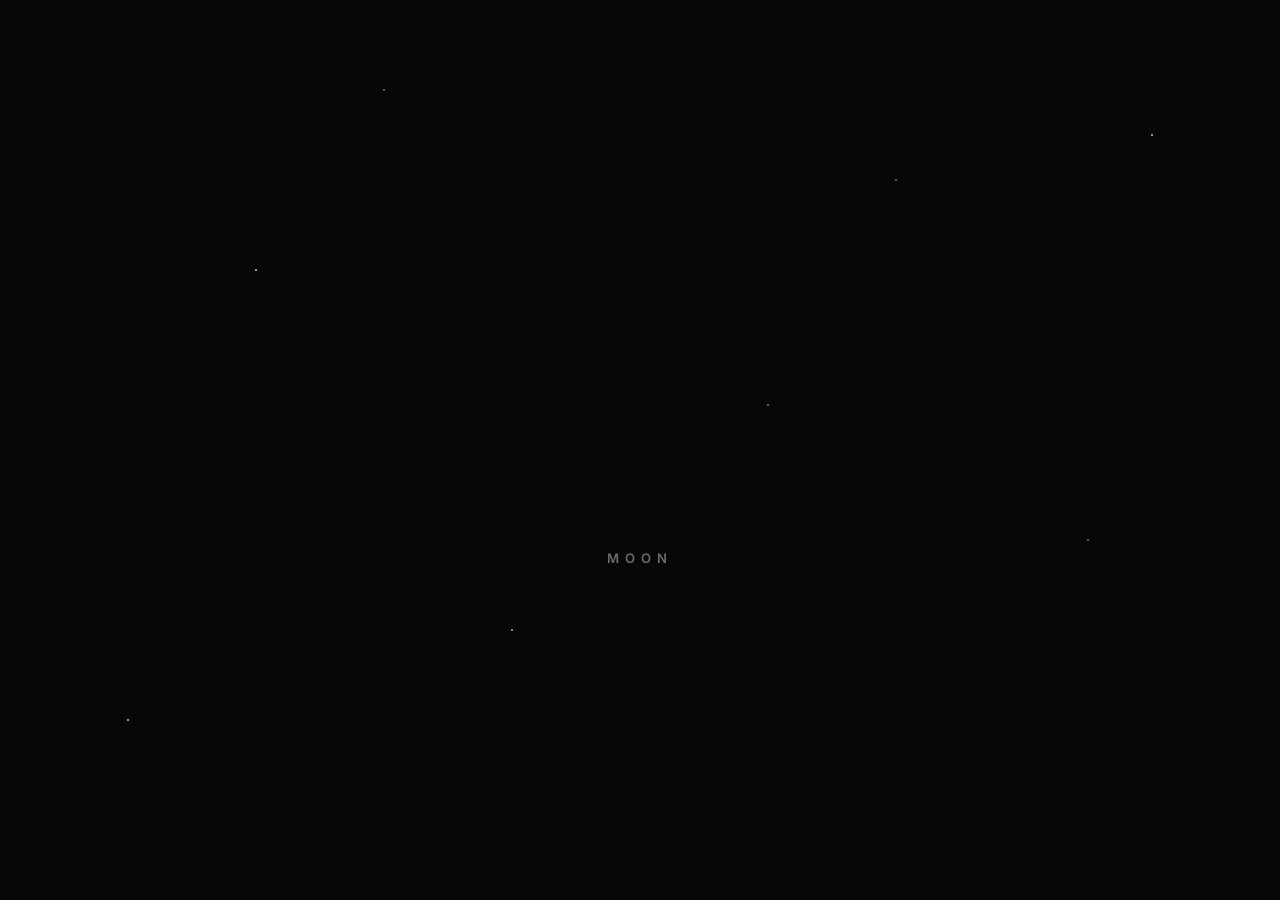
==== public/index.html @ f476b91d "Stories qatori, stat kartalarga ikonka/progress, hero yaxshilash" ====
<!DOCTYPE html>
<html lang="uz">
<head>
  <meta charset="UTF-8">
  <meta name="viewport" content="width=device-width, initial-scale=1.0">
  <title>Moon — Har kuni bir qadam oldinga</title>
  <link rel="preconnect" href="https://fonts.googleapis.com">
  <link href="https://fonts.googleapis.com/css2?family=Inter:wght@400;500;600;700;800&family=Playfair+Display:ital@0;1&display=swap" rel="stylesheet">
  <link rel="stylesheet" href="style.css">
  <link rel="icon" type="image/svg+xml" href="data:image/svg+xml,%3Csvg xmlns=%27http://www.w3.org/2000/svg%27 viewBox=%270 0 100 100%27%3E%3Ctext y=%27.9em%27 font-size=%2790%27%3E%F0%9F%8C%BF%3C/text%3E%3C/svg%3E">
  <meta property="og:title" content="Intizom — Har kuni bir qadam oldinga">
  <meta property="og:description" content="Erta turish, sport, ilm olish va chalg'ituvchilarni kamaytirish uchun shaxsiy jadval va kunlik kuzatuv.">
  <meta property="og:type" content="website">
  <meta name="description" content="Intizom — shaxsiy rivojlanish uchun kunlik jadval, streak va yutuqlar bilan.">
  <!-- Cloudflare Web Analytics --><script type='module' src='https://static.cloudflareinsights.com/beacon.min.js' data-cf-beacon='{"token": "c4ae7a7496674b6a8718665e7014e723"}'></script><!-- End Cloudflare Web Analytics -->
</head>
<body>
  <div id="splashScreen" class="splash">
    <div class="starfield"></div>
    <img src="https://upload.wikimedia.org/wikipedia/commons/e/e1/FullMoon2010.jpg" class="moon-photo" alt="Oy">
    <p class="splash-text">MOON</p>
  </div>
    <div class="brush-bg">
    <svg viewBox="0 0 1000 1000" preserveAspectRatio="xMidYMid slice">
      <path d="M-50,120 C150,40 300,220 500,140 S800,60 1050,180" stroke="#8b5cf6" stroke-width="14" fill="none" stroke-linecap="round" opacity="0.55"/>
      <path d="M-50,320 C200,260 350,420 550,340 S850,260 1050,380" stroke="#ec4899" stroke-width="12" fill="none" stroke-linecap="round" opacity="0.5"/>
      <path d="M-50,520 C180,460 380,620 560,540 S820,460 1050,560" stroke="#3b82f6" stroke-width="14" fill="none" stroke-linecap="round" opacity="0.5"/>
      <path d="M-50,700 C220,640 340,800 540,720 S800,650 1050,760" stroke="#06b6d4" stroke-width="12" fill="none" stroke-linecap="round" opacity="0.5"/>
      <path d="M-50,880 C200,820 380,960 580,890 S850,830 1050,930" stroke="#22c55e" stroke-width="14" fill="none" stroke-linecap="round" opacity="0.45"/>
      <path d="M-50,200 C250,320 420,80 620,220 S880,340 1050,240" stroke="#eab308" stroke-width="10" fill="none" stroke-linecap="round" opacity="0.4"/>
      <path d="M-50,600 C230,500 400,700 600,600 S870,500 1050,650" stroke="#f97316" stroke-width="12" fill="none" stroke-linecap="round" opacity="0.45"/>
    </svg>
  </div>
  <div class="moon-logo">MOON</div>
  <nav class="sidebar-nav">
    <button class="side-btn" data-nav="searchPage">
      <svg viewBox="0 0 24 24" fill="none" stroke="currentColor" stroke-width="2"><circle cx="11" cy="11" r="7"/><path d="M21 21l-4-4"/></svg>
      <span>Search</span>
    </button>
    <button class="side-btn active" data-nav="home">
      <svg viewBox="0 0 24 24" fill="none" stroke="currentColor" stroke-width="2"><path d="M3 11l9-8 9 8M5 10v10h14V10"/></svg>
      <span>Home</span>
    </button>
    <button class="side-btn" data-nav="feed">
      <svg viewBox="0 0 24 24" fill="none" stroke="currentColor" stroke-width="2"><rect x="3" y="3" width="18" height="18" rx="3"/><circle cx="8.5" cy="9" r="1.5"/><path d="M21 15l-5-5L5 21"/></svg>
      <span>Lenta</span>
    </button>
    <button class="side-btn" data-nav="reels">
      <svg viewBox="0 0 24 24" fill="none" stroke="currentColor" stroke-width="2"><rect x="4" y="2" width="16" height="20" rx="3"/><path d="M10 9l5 3-5 3z"/></svg>
      <span>Reels</span>
    </button>
    <button class="side-btn" data-nav="profilePage">
      <svg viewBox="0 0 24 24" fill="none" stroke="currentColor" stroke-width="2"><circle cx="12" cy="8" r="4"/><path d="M4 21v-1a8 8 0 0116 0v1"/></svg>
      <span>Profil</span>
    </button>
  </nav>
  <div class="sky-bg"></div>
  <div id="confettiLayer"></div>

  <section id="authGate" class="auth-gate">
    <div class="gate-bg"></div>
    <div class="gate-overlay"></div>
    <div class="gate-box">
      <h1 class="gate-title">MOON</h1>
      <div class="gate-tabs">
        <button id="gateTabLogin" class="gate-tab active">Kirish</button>
        <button id="gateTabRegister" class="gate-tab">Ro'yxatdan o'tish</button>
      </div>
      <form id="authForm">
        <input type="text" id="authUsername" placeholder="Username" required>
        <input type="email" id="authEmail" placeholder="Email" style="display:none">
        <input type="password" id="authPassword" placeholder="Parol" required>
        <button type="submit" id="authSubmit">Kirish</button>
      </form>
      <p id="authError" class="auth-error"></p>
    </div>
  </section>
  <section class="screen" id="home">
    <header class="reveal hero-block">
      <div class="hero-top">
        <div>
          <p class="hero-greeting" id="heroGreeting">Xayrli kun</p>
          <h1 class="hero-name" id="heroName">Moon</h1>
        </div>
        <img id="heroAvatar" class="hero-avatar" src="data:image/svg+xml,%3Csvg xmlns=%27http://www.w3.org/2000/svg%27 viewBox=%270 0 24 24%27 fill=%27none%27 stroke=%27%23c9c9cc%27 stroke-width=%271.5%27%3E%3Ccircle cx=%2712%27 cy=%278%27 r=%274%27/%3E%3Cpath d=%27M4 21v-1a8 8 0 0116 0v1%27/%3E%3C/svg%3E">
      </div>
      <h2 class="hero-motivation-strong" id="heroMotivation">Har kuni bir qadam oldinga.</h2>

      <div class="hero-stats">
        <div class="hero-stat-card">
          <span class="hero-stat-icon">ð¥</span>
          <span class="hero-stat-num" id="heroStreakNum">0</span>
          <span class="hero-stat-label">Streak</span>
          <div class="hero-stat-bar"><div class="hero-stat-fill" id="heroStreakBar"></div></div>
        </div>
        <div class="hero-stat-card">
          <span class="hero-stat-icon">â¡</span>
          <span class="hero-stat-num" id="heroXpNum">0</span>
          <span class="hero-stat-label">XP</span>
          <div class="hero-stat-bar"><div class="hero-stat-fill" id="heroXpBar"></div></div>
        </div>
        <div class="hero-stat-card">
          <span class="hero-stat-icon">â­</span>
          <span class="hero-stat-num" id="heroLevelNum">1</span>
          <span class="hero-stat-label">Level</span>
          <div class="hero-stat-bar"><div class="hero-stat-fill" id="heroLevelBar"></div></div>
        </div>
      </div>

      <button id="notifyBtn" class="notify-icon-btn" title="Bildirishnomalar">
        <svg viewBox="0 0 24 24" fill="none" stroke="currentColor" stroke-width="2"><path d="M18 8a6 6 0 10-12 0c0 7-3 9-3 9h18s-3-2-3-9"/><path d="M13.7 21a2 2 0 01-3.4 0"/></svg>
      </button>
      <p id="notifyStatus" class="notify-status" style="display:none"></p>
      <div class="auth-row">
        <span id="authStatus" class="auth-status"></span>
        <button id="logoutBtn" class="auth-btn" style="display:none">Chiqish</button>
      </div>
    </header>

    <div class="stories-row" id="storiesRow"></div>

    <div class="quote-box reveal">
      <p id="dailyQuote"></p>
    </div>

    <div class="challenge-card reveal" id="challengeCard">
      <span class="challenge-tag">Bugungi challenge</span>
      <p id="challengeText"></p>
      <button id="challengeBtn" class="challenge-btn">Bajardim</button>
    </div>

    <div class="streak-row reveal">
      <div class="streak-card">
        <span class="streak-num" id="currentStreak">0</span>
        <span class="streak-label">Joriy streak (kun)</span>
      </div>
      <div class="streak-card">
        <span class="streak-num" id="bestStreak">0</span>
        <span class="streak-label">Eng yaxshi natija</span>
      </div>
    </div>

    <div class="overall-tracker reveal">
      <div class="tracker-head">
        <h2>Bugungi umumiy natija</h2>
        <span class="progress-label" id="overallLabel">0 / 0</span>
      </div>
      <div class="progress-bar"><div class="progress-fill" id="overallFill"></div></div>
      <button id="shareBtn" class="share-btn">Natijani ulashish</button>
      <div class="backup-row">
        <button id="exportBtn" class="backup-btn">Zaxira yuklab olish</button>
        <button id="importBtn" class="backup-btn">Zaxiradan tiklash</button>
      </div>
      <input type="file" id="importFile" accept=".json" style="display:none">
    </div>

    <div class="week-chart reveal">
      <h2>Oxirgi 7 kun</h2>
      <div class="bars" id="weekBars"></div>
    </div>

    <div class="achievements reveal">
      <h2>Yutuqlar</h2>
      <div class="badge-list" id="badgeList"></div>
    </div>

    <section class="cards">
      <div class="card card--erta reveal" data-target="cat-erta">
        <span class="card-index">01</span>
        <h2>Erta turish</h2>
        <p>Kuningizni tartibli boshlash uchun shaxsiy jadval tuzing.</p>
      </div>
      <div class="card card--sport reveal" data-target="cat-sport">
        <span class="card-index">02</span>
        <h2>Sport bilan shug'ullanish</h2>
        <p>Jismoniy faollik rejangizni tuzib, kuzatib boring.</p>
      </div>
      <div class="card card--ilm reveal" data-target="cat-ilm">
        <span class="card-index">03</span>
        <h2>Ilm olish</h2>
        <p>Har kuni bilim orttirish uchun o'quv jadvali yarating.</p>
      </div>
      <div class="card card--chalg reveal" data-target="cat-chalg">
        <span class="card-index">04</span>
        <h2>Chalg'ituvchilarni kamaytirish</h2>
        <p>Vaqtingizni himoya qiluvchi qoidalar belgilang.</p>
      </div>
    </section>

    <section class="about reveal">
      <h2>Intizom haqida</h2>
      <p>Intizom — kichik, ammo barqaror qadamlar orqali katta o'zgarishlarga erishish uchun yaratilgan shaxsiy hamroh. Har kuni bir necha daqiqa vaqt ajratib, o'z maqsadlaringizni kuzatib boring — natija asta-sekin, ammo ishonchli ravishda ko'rina boshlaydi.</p>
    </section>

    <footer><p>© 2026 Intizom loyihasi</p></footer>
  </section>

  <section class="screen" id="cat-erta" data-category="erta">
    <button class="back-btn">← Orqaga</button>
    <h1 class="cat-title">Erta turish</h1>
    <p class="cat-desc">Erta turish miya faoliyatini yaxshilaydi va kunni tartibli boshlashga yordam beradi. O'zingizga mos jadval tuzing yoki tayyor namunani qo'llang.</p>
    <div class="progress-bar"><div class="progress-fill"></div></div>
    <span class="progress-label">0 / 0</span>
    <div class="schedule-list"></div>
    <button class="preset-btn">Tayyor jadvalni qo'llash</button>
    <form class="add-form">
      <input type="time" class="add-time" required>
      <input type="text" class="add-text" placeholder="Vazifa nomi" required>
      <button type="submit">Qo'shish</button>
    </form>
  </section>

  <section class="screen" id="cat-sport" data-category="sport">
    <button class="back-btn">← Orqaga</button>
    <h1 class="cat-title">Sport bilan shug'ullanish</h1>
    <p class="cat-desc">Jismoniy faollik nafaqat tanani, balki irodani ham mustahkamlaydi. Kuniga kamida 20-30 daqiqa ajrating.</p>
    <div class="progress-bar"><div class="progress-fill"></div></div>
    <span class="progress-label">0 / 0</span>
    <div class="schedule-list"></div>
    <button class="preset-btn">Tayyor jadvalni qo'llash</button>
    <form class="add-form">
      <input type="time" class="add-time" required>
      <input type="text" class="add-text" placeholder="Vazifa nomi" required>
      <button type="submit">Qo'shish</button>
    </form>
  </section>

  <section class="screen" id="cat-ilm" data-category="ilm">
    <button class="back-btn">← Orqaga</button>
    <h1 class="cat-title">Ilm olish</h1>
    <p class="cat-desc">Har kuni ozgina bo'lsa ham yangi bilim o'rganish, uzoq muddatda katta natija beradi.</p>
    <div class="progress-bar"><div class="progress-fill"></div></div>
    <span class="progress-label">0 / 0</span>
    <div class="schedule-list"></div>
    <button class="preset-btn">Tayyor jadvalni qo'llash</button>
    <form class="add-form">
      <input type="time" class="add-time" required>
      <input type="text" class="add-text" placeholder="Vazifa nomi" required>
      <button type="submit">Qo'shish</button>
    </form>
  </section>

  <section class="screen" id="cat-chalg" data-category="chalg">
    <button class="back-btn">← Orqaga</button>
    <h1 class="cat-title">Chalg'ituvchilarni kamaytirish</h1>
    <p class="cat-desc">Vaqtingizni o'g'irlaydigan odatlarni nazorat ostiga oling. Aniq qoidalar belgilang va ularga amal qiling.</p>
    <div class="progress-bar"><div class="progress-fill"></div></div>
    <span class="progress-label">0 / 0</span>
    <div class="schedule-list"></div>
    <button class="preset-btn">Tayyor jadvalni qo'llash</button>
    <form class="add-form">
      <input type="time" class="add-time" required>
      <input type="text" class="add-text" placeholder="Vazifa nomi" required>
      <button type="submit">Qo'shish</button>
    </form>
  </section>

    <section class="screen" id="feed">
    <button class="back-btn" id="feedBack">â Orqaga</button>
    <h1 class="cat-title">Lenta</h1>
    <div class="feed-tabs">
      <button id="tabDiscover" class="feed-tab active">Discover</button>
      <button id="tabFollowing" class="feed-tab">Following</button>
    </div>
    <div class="post-form-box">
      <input type="file" id="postImageInput" accept="image/*" style="display:none">
      <button id="postImageBtn" class="preset-btn">Rasm tanlash</button>
      <img id="postPreview" style="display:none;max-width:100%;border-radius:12px;margin:12px 0;">
      <textarea id="postCaption" placeholder="Izoh yozing..." class="post-caption"></textarea>
      <button id="postSubmit" class="challenge-btn">Ulashish</button>
    </div>
    <div id="feedList" class="feed-list"></div>
  </section>

  <section class="screen" id="profilePage">
    <button class="back-btn" id="profileBack">â Orqaga</button>
    <div class="profile-cover" id="profileCover"></div>
    <div class="profile-header">
      <div class="profile-top-row">
        <img id="profileAvatarImg" class="profile-avatar-big">
        <div id="profileStatsRow" class="profile-stats-row"></div>
      </div>
      <h2 id="profileUsername"></h2>
      <p id="profileBio" class="profile-bio"></p>
      <div id="followBtnSlot"></div>
      <div id="profileEditControls" class="profile-edit-controls" style="display:none">
        <input type="file" id="avatarInput" accept="image/*" style="display:none">
        <input type="file" id="coverInput" accept="image/*" style="display:none">
        <button id="changeAvatarBtn" class="backup-btn">Avatar o'zgartirish</button>
        <button id="changeCoverBtn" class="backup-btn">Qopqoq o'zgartirish</button>
        <textarea id="bioInput" placeholder="Bio yozing..." class="post-caption"></textarea>
        <button id="saveBioBtn" class="preset-btn">Bio saqlash</button>
      </div>
    </div>

    <div id="profileGrid" class="profile-grid"></div>
  </section>

  <nav class="bottom-nav">
    <button class="nav-btn active" data-nav="home">
      <svg viewBox="0 0 24 24" fill="none" stroke="currentColor" stroke-width="2"><path d="M3 11l9-8 9 8M5 10v10h14V10"/></svg>
    </button>
    <button class="nav-btn" data-nav="feed">
      <svg viewBox="0 0 24 24" fill="none" stroke="currentColor" stroke-width="2"><rect x="3" y="3" width="18" height="18" rx="3"/><circle cx="8.5" cy="9" r="1.5"/><path d="M21 15l-5-5L5 21"/></svg>
    </button>
    <button class="nav-btn" data-nav="profilePage">
      <img id="navAvatar" class="nav-avatar" src="data:image/svg+xml,%3Csvg xmlns='http://www.w3.org/2000/svg' viewBox='0 0 24 24' fill='none' stroke='%238b8b93' stroke-width='2'%3E%3Ccircle cx='12' cy='8' r='4'/%3E%3Cpath d='M4 21v-1a8 8 0 0116 0v1'/%3E%3C/svg%3E">
    </button>
  </nav>

  <section class="screen" id="reels">
    <button class="back-btn" id="reelsBack">â Orqaga</button>
    <div class="reels-empty">
      <p>Reels tez orada qo'shiladi</p>
    </div>
  </section>

  <section class="screen" id="searchPage">
    <button class="back-btn" id="searchBack">â Orqaga</button>
    <h1 class="cat-title">Qidiruv</h1>
    <div class="search-box">
      <input type="text" id="searchInput" placeholder="Foydalanuvchi yoki post qidiring..." class="search-input">
    </div>
    <div id="searchResults" class="search-results"></div>
  </section>

  <script src="script.js"></script>
  </body>
</html>
---- public/style.css ----
* { margin:0; padding:0; box-sizing:border-box; }

:root {
  --bg: #0a0a0b;
  --surface: #131316;
  --surface-2: #1a1a1e;
  --border: rgba(255,255,255,0.08);
  --border-strong: rgba(255,255,255,0.14);
  --text: #eeeef0;
  --text-soft: #8b8b93;
  --text-faint: #5c5c66;
  --accent: #5e6ad2;
  --accent-soft: rgba(94,106,210,0.12);
  --accent-strong: #7b85e8;
}

body {
  background: var(--bg);
  color: var(--text);
  font-family:'Inter',sans-serif;
  line-height:1.6;
  min-height:100vh;
  position:relative;
  overflow-x:hidden;
  font-size:15px;
}

.sky-bg {
  position:fixed; top:0; left:0; width:100%; height:500px;
  background: radial-gradient(ellipse 800px 400px at 50% 0%, rgba(94,106,210,0.15), transparent 70%);
  pointer-events:none; z-index:0;
}

.screen { display:none; position:relative; z-index:1; padding-bottom:40px; }
.screen.active { display:block; }

.reveal { opacity:0; transform:translateY(16px); transition: opacity 0.6s ease, transform 0.6s ease; }
.reveal.in-view { opacity:1; transform:translateY(0); }

header { text-align:center; padding:80px 20px 10px; }
.eyebrow {
  display:inline-block; font-size:0.68rem; letter-spacing:2.5px;
  color:var(--text-soft); font-weight:600; margin-bottom:20px;
  padding:5px 14px; border:1px solid var(--border); border-radius:6px;
}
header h1 {
  font-size:2.6rem; font-weight:700; color:var(--text); letter-spacing:-1px;
}
.subtitle { color:var(--text-soft); margin-top:10px; font-size:0.95rem; }

.notify-btn, .preset-btn, .add-form button, .backup-btn, .share-btn, .challenge-btn {
  transition: transform 0.1s ease, background 0.15s ease, border-color 0.15s ease;
}
.notify-btn:active, .preset-btn:active, .add-form button:active, .backup-btn:active, .share-btn:active, .challenge-btn:active {
  transform: scale(0.98);
}

.notify-btn {
  margin-top:22px; background: var(--accent); border:none;
  color:#fff; padding:10px 20px; border-radius:6px;
  font-size:0.85rem; cursor:pointer; font-weight:600;
}
.notify-btn:hover { background: var(--accent-strong); }
.notify-status { margin-top:10px; font-size:0.76rem; color:var(--text-faint); }

.quote-box { max-width:600px; margin:32px auto 0; padding:0 20px; text-align:center; }
.quote-box p { font-size:0.95rem; color:var(--text-soft); }

.challenge-card {
  max-width:600px; margin:32px auto 0; padding:26px 24px;
  background: var(--surface);
  border:1px solid var(--border);
  border-radius:8px; text-align:center;
}
.challenge-tag { display:inline-block; font-size:0.68rem; letter-spacing:2px; color:var(--accent-strong); font-weight:700; margin-bottom:12px; }
.challenge-card p { font-size:1rem; color:var(--text); margin-bottom:18px; }
.challenge-btn {
  padding:10px 24px; border:1px solid var(--border-strong); border-radius:6px;
  background: var(--accent); color:#fff; font-weight:600; font-size:0.88rem; cursor:pointer;
}
.challenge-btn:hover { background: var(--accent-strong); }
.challenge-btn.done { background: var(--surface-2); color:var(--text-faint); border-color:var(--border); }

.streak-row { display:flex; gap:12px; max-width:560px; margin:32px auto 0; padding:0 20px; }
.streak-card {
  flex:1; background:var(--surface); border:1px solid var(--border);
  border-radius:8px; padding:20px; text-align:center;
}
.streak-num { display:block; font-size:2rem; color:var(--text); font-weight:700; }
.streak-label { display:block; font-size:0.74rem; color:var(--text-soft); margin-top:6px; }

.share-btn {
  display:block; width:100%; margin-top:14px; padding:10px;
  background:transparent; border:1px solid var(--border);
  color:var(--text-soft); border-radius:6px; font-size:0.82rem; cursor:pointer; font-weight:600;
}
.share-btn:hover { border-color:var(--border-strong); color:var(--text); }

.overall-tracker {
  max-width:560px; margin:32px auto 0; padding:24px;
  background:var(--surface); border:1px solid var(--border);
  border-radius:8px;
}
.tracker-head { display:flex; justify-content:space-between; align-items:baseline; margin-bottom:12px; }
.tracker-head h2 { font-size:0.92rem; color:var(--text); font-weight:600; }
.progress-label { color:var(--accent-strong); font-size:0.82rem; font-weight:700; }
.progress-bar { width:100%; height:5px; background:var(--surface-2); border-radius:4px; overflow:hidden; }
.progress-fill { height:100%; width:0%; background: var(--accent); border-radius:4px; transition:width 0.5s ease; }

.backup-row { display:flex; gap:10px; margin-top:14px; }
.backup-btn {
  flex:1; padding:10px; background:var(--surface-2);
  border:1px solid var(--border); color:var(--text-soft);
  border-radius:6px; font-size:0.78rem; cursor:pointer;
}
.backup-btn:hover { color:var(--text); border-color:var(--border-strong); }

.week-chart, .achievements, .about {
  max-width:560px; margin:24px auto 0; padding:24px;
  background:var(--surface); border:1px solid var(--border);
  border-radius:8px;
}
.week-chart h2, .achievements h2 { font-size:0.92rem; color:var(--text); font-weight:600; margin-bottom:16px; }
.bars { display:flex; align-items:flex-end; gap:8px; height:100px; }
.bar-col { flex:1; display:flex; flex-direction:column; align-items:center; justify-content:flex-end; height:100%; }
.bar-fill { width:100%; background: var(--accent); border-radius:3px 3px 0 0; min-height:3px; opacity:0.85; }
.bar-day { font-size:0.68rem; color:var(--text-faint); margin-top:6px; }

.badge-list { display:flex; flex-direction:column; gap:8px; }
.badge {
  display:flex; align-items:center; gap:12px; padding:12px 14px;
  border-radius:6px; border:1px solid var(--border);
  background: var(--surface-2);
}
.badge.unlocked { border-color:rgba(94,106,210,0.35); background:var(--accent-soft); }
.badge-dot { width:8px; height:8px; border-radius:50%; background:var(--text-faint); flex-shrink:0; }
.badge.unlocked .badge-dot { background:var(--accent-strong); }
.badge-text { font-size:0.86rem; color:var(--text-soft); }
.badge.unlocked .badge-text { color:var(--text); font-weight:500; }

.cards { display:grid; grid-template-columns:1fr; gap:12px; padding:36px 20px; max-width:720px; margin:0 auto; }
.card {
  background:var(--surface); border:1px solid var(--border);
  border-radius:8px; padding:22px;
  transition: border-color 0.15s ease, background 0.15s ease;
}
.card:active { background:var(--surface-2); }
.card:hover { border-color:var(--border-strong); }

.card-index { display:block; font-size:0.76rem; color:var(--text-faint); margin-bottom:8px; font-weight:600; }
.card h2 { font-size:1.02rem; font-weight:600; color:var(--text); margin-bottom:6px; }
.card p { color:var(--text-soft); font-size:0.86rem; }

.about { text-align:center; }
.about h2 { text-align:center; }
.about p { color:var(--text-soft); font-size:0.86rem; line-height:1.8; }

footer { text-align:center; padding:30px 20px 10px; color:var(--text-faint); font-size:0.78rem; }

.back-btn {
  margin:30px 0 0 20px; background:var(--surface); border:1px solid var(--border);
  color:var(--text-soft); padding:8px 16px; border-radius:6px; font-size:0.82rem; cursor:pointer;
}
.cat-title { font-size:1.8rem; font-weight:700; color:var(--text); padding:20px 20px 8px; }
.cat-desc { color:var(--text-soft); padding:0 20px; max-width:600px; font-size:0.9rem; }

.screen .progress-bar, .screen > .progress-label { max-width:600px; margin-left:20px; margin-right:20px; }
.screen > .progress-label { margin-top:20px; display:block; }
.screen > .progress-bar { margin-top:8px; }

.schedule-list { max-width:600px; margin:20px 20px 0; }
.sched-item {
  display:flex; align-items:center; gap:12px; padding:12px 14px;
  background:var(--surface); border:1px solid var(--border);
  border-radius:6px; margin-bottom:8px;
}
.sched-item input[type="checkbox"] { width:17px; height:17px; accent-color:var(--accent); cursor:pointer; }
.sched-time { color:var(--accent-strong); font-weight:700; font-size:0.82rem; min-width:48px; }
.sched-text { flex:1; font-size:0.9rem; color:var(--text); }
.sched-del { background:none; border:none; color:var(--text-faint); font-size:1.05rem; cursor:pointer; padding:4px 8px; }

.preset-btn {
  display:block; margin:16px 20px 0; padding:10px 18px;
  background:var(--accent-soft); border:1px solid rgba(94,106,210,0.3);
  color:var(--accent-strong); border-radius:6px; font-size:0.86rem; cursor:pointer; font-weight:600;
}

.add-form { display:flex; gap:10px; margin:24px 20px 0; max-width:600px; }
.add-time { background:var(--surface); border:1px solid var(--border); border-radius:6px; padding:9px; color:var(--text); font-size:0.82rem; }
.add-text { flex:1; background:var(--surface); border:1px solid var(--border); border-radius:6px; padding:9px 12px; color:var(--text); font-size:0.86rem; }
.add-form button { background: var(--accent); border:none; border-radius:6px; padding:9px 16px; color:#fff; font-weight:600; cursor:pointer; }

#confettiLayer { position:fixed; inset:0; pointer-events:none; z-index:999; overflow:hidden; }
.confetti-piece { position:absolute; top:-10px; border-radius:2px; animation: confetti-fall linear forwards; }
@keyframes confetti-fall { to { transform: translateY(110vh) rotate(360deg); opacity:0.3; } }

@media (min-width:640px){ .cards{ grid-template-columns:1fr 1fr; } }

/* ==== SPLASH EKRAN ==== */
.splash {
  position:fixed; inset:0; z-index:9999;
  background: #0a0a0b;
  display:flex; flex-direction:column; align-items:center; justify-content:center;
  gap:18px;
  transition: opacity 0.6s ease, visibility 0.6s ease;
}
.splash.hide { opacity:0; visibility:hidden; pointer-events:none; }
.splash-art { width:170px; height:170px; }
.splash-text {
  font-size:1rem; letter-spacing:4px; color:var(--text-soft);
  text-transform:uppercase; font-weight:600;
}

/* ==== MOON SPLASH EKRAN ==== */
.splash {
  position:fixed; inset:0; z-index:9999;
  background: #060608;
  display:flex; flex-direction:column; align-items:center; justify-content:center;
  gap:26px;
  overflow:hidden;
  transition: opacity 0.7s ease, visibility 0.7s ease;
}
.splash.hide { opacity:0; visibility:hidden; pointer-events:none; }

.starfield {
  position:absolute; inset:0;
  background-image:
    radial-gradient(1.5px 1.5px at 20% 30%, #ffffff 50%, transparent 100%),
    radial-gradient(1px 1px at 70% 20%, #ffffff 50%, transparent 100%),
    radial-gradient(1.2px 1.2px at 40% 70%, #ffffff 50%, transparent 100%),
    radial-gradient(1px 1px at 85% 60%, #ffffff 50%, transparent 100%),
    radial-gradient(1.5px 1.5px at 10% 80%, #ffffff 50%, transparent 100%),
    radial-gradient(1px 1px at 60% 45%, #ffffff 50%, transparent 100%),
    radial-gradient(1.3px 1.3px at 90% 15%, #ffffff 50%, transparent 100%),
    radial-gradient(1px 1px at 30% 10%, #ffffff 50%, transparent 100%);
  opacity:0.6;
}

.moon-orb {
  position:relative;
  width:140px; height:140px; border-radius:50%;
  background:
    radial-gradient(circle at 32% 28%, #f4f1ea 0%, #d8d2c4 22%, #a9a294 55%, #6b6558 78%, #3a362e 100%);
  box-shadow:
    inset -18px -18px 40px rgba(0,0,0,0.55),
    inset 8px 8px 20px rgba(255,255,255,0.15),
    0 0 60px rgba(200,195,180,0.15),
    0 0 120px rgba(94,106,210,0.12);
}
.moon-orb::before, .moon-orb::after, .moon-orb .crater {
  content:""; position:absolute; border-radius:50%;
  background: rgba(0,0,0,0.18);
  box-shadow: inset -3px -3px 6px rgba(0,0,0,0.3), inset 2px 2px 4px rgba(255,255,255,0.08);
}
.moon-orb::before { width:26px; height:26px; top:28px; left:34px; }
.moon-orb::after { width:16px; height:16px; top:70px; left:76px; }

.splash-text {
  font-size:0.82rem; letter-spacing:6px; color:#8b8b93;
  text-transform:uppercase; font-weight:600;
  position:relative; z-index:1;
}

.moon-photo {
  width:170px; height:170px; border-radius:50%;
  object-fit:cover;
  box-shadow: 0 0 70px rgba(230,225,210,0.25), 0 0 140px rgba(94,106,210,0.15);
  position:relative; z-index:1;
}
.splash-credit {
  position:absolute; bottom:16px; font-size:0.6rem; color:var(--text-faint);
  z-index:1;
}

.moon-photo {
  transform: scale(1.35);
  box-shadow: none !important;
}

.splash-text {
  margin-top: 20px;
}

/* ==== AUTH ==== */
.auth-row {
  display:flex; justify-content:center; gap:10px; margin-top:20px; flex-wrap:wrap;
}
.auth-status { color:var(--text-soft); font-size:0.85rem; align-self:center; }
.auth-btn {
  background:transparent; border:1px solid var(--border);
  color:var(--text-soft); padding:8px 16px; border-radius:8px;
  font-size:0.82rem; cursor:pointer; font-weight:600;
}
.auth-btn:hover { border-color:var(--border-strong); color:var(--text); }

.modal-overlay {
  position:fixed; inset:0; background:rgba(0,0,0,0.6);
  display:flex; align-items:center; justify-content:center;
  z-index:1000; padding:20px;
}
.modal-box {
  background:var(--surface); border:1px solid var(--border);
  border-radius:14px; padding:30px 24px; max-width:360px; width:100%;
  position:relative;
}
.modal-close {
  position:absolute; top:14px; right:16px; background:none; border:none;
  color:var(--text-faint); font-size:1.3rem; cursor:pointer;
}
.modal-box h2 {
  font-family:'Playfair Display',serif; font-style:italic; font-weight:400;
  font-size:1.5rem; color:var(--text); margin-bottom:20px; text-align:center;
}
#authForm { display:flex; flex-direction:column; gap:12px; }
#authForm input {
  background:var(--surface-2); border:1px solid var(--border);
  border-radius:8px; padding:11px 14px; color:var(--text); font-size:0.9rem;
}
#authForm button {
  background:var(--accent); border:none; border-radius:8px;
  padding:11px; color:#fff; font-weight:700; font-size:0.9rem; cursor:pointer; margin-top:6px;
}
.auth-error {
  color:#e8756a; font-size:0.82rem; text-align:center; margin-top:12px; min-height:1em;
}

/* ==== AUTH GATE (Instagram uslubi) ==== */
.auth-gate {
  position:fixed; inset:0; z-index:500;
  display:flex; align-items:center; justify-content:center;
  overflow:hidden;
}
.gate-bg {
  position:absolute; inset:0;
  background-image: url('https://upload.wikimedia.org/wikipedia/commons/e/e1/FullMoon2010.jpg');
  background-size: cover; background-position: center;
  filter: blur(2px) brightness(0.5);
  transform: scale(1.1);
}
.gate-overlay {
  position:absolute; inset:0;
  background: linear-gradient(180deg, rgba(10,10,11,0.5) 0%, rgba(10,10,11,0.85) 70%, rgba(10,10,11,0.97) 100%);
}
.gate-box {
  position:relative; z-index:1;
  width:100%; max-width:360px; padding:0 24px;
  display:flex; flex-direction:column; align-items:center;
}
.gate-title {
  font-family:'Playfair Display',serif; font-style:italic; font-weight:400;
  font-size:2.6rem; color:#f4f1ea; letter-spacing:2px; margin-bottom:30px;
  text-shadow: 0 4px 24px rgba(0,0,0,0.5);
}
.gate-tabs {
  display:flex; gap:4px; margin-bottom:22px;
  background:rgba(255,255,255,0.06); border-radius:10px; padding:4px; width:100%;
}
.gate-tab {
  flex:1; background:transparent; border:none; padding:10px;
  color:var(--text-soft); font-size:0.85rem; font-weight:600;
  border-radius:8px; cursor:pointer;
}
.gate-tab.active { background:var(--accent); color:#fff; }

#authGate #authForm { width:100%; display:flex; flex-direction:column; gap:12px; }
#authGate #authForm input {
  background:rgba(255,255,255,0.06); border:1px solid rgba(255,255,255,0.15);
  border-radius:8px; padding:13px 14px; color:#fff; font-size:0.92rem;
}
#authGate #authForm input::placeholder { color:rgba(255,255,255,0.4); }
#authGate #authForm button {
  background:var(--accent); border:none; border-radius:8px;
  padding:13px; color:#fff; font-weight:700; font-size:0.92rem; cursor:pointer; margin-top:6px;
}
#authGate .auth-error {
  color:#ff9a8b; font-size:0.82rem; text-align:center; margin-top:14px; min-height:1em;
}

.auth-row {
  display:flex; justify-content:center; gap:10px; margin-top:20px;
}
.auth-status { color:var(--text-soft); font-size:0.85rem; align-self:center; }
.auth-btn {
  background:transparent; border:1px solid var(--border);
  color:var(--text-soft); padding:8px 16px; border-radius:8px;
  font-size:0.82rem; cursor:pointer; font-weight:600;
}

/* ==== LENTA (FEED) ==== */
.post-form-box {
  max-width:560px; margin:30px auto 0; padding:22px;
  background:var(--surface); border:1px solid var(--border);
  border-radius:14px;
}
.post-caption {
  width:100%; background:var(--surface-2); border:1px solid var(--border);
  border-radius:8px; padding:10px 12px; color:var(--text); font-size:0.9rem;
  font-family:'Inter',sans-serif; resize:vertical; min-height:60px; margin-bottom:12px;
}
.feed-list {
  max-width:560px; margin:24px auto 0; padding:0 20px;
  display:flex; flex-direction:column; gap:18px;
}
.feed-post {
  background:var(--surface); border:1px solid var(--border);
  border-radius:14px; overflow:hidden;
}
.feed-post-head {
  display:flex; align-items:center; gap:10px; padding:14px 16px;
}
.feed-avatar {
  width:36px; height:36px; border-radius:50%; object-fit:cover;
  background:var(--surface-2);
}
.feed-username { font-weight:600; font-size:0.9rem; color:var(--text); }
.feed-time { font-size:0.72rem; color:var(--text-faint); }
.feed-image { width:100%; display:block; }
.feed-caption { padding:12px 16px; font-size:0.88rem; color:var(--text-soft); }

/* ==== PROFIL SAHIFASI ==== */
.profile-cover {
  width:100%; height:160px; background:var(--surface-2);
  background-size:cover; background-position:center;
}
.profile-header {
  max-width:560px; margin:0 auto; padding:0 20px; text-align:center;
  margin-top:-45px; position:relative;
}
.profile-avatar-big {
  width:90px; height:90px; border-radius:50%; object-fit:cover;
  border:4px solid var(--bg); background:var(--surface-2);
  display:block; margin:0 auto 12px;
}
#profileUsername { font-size:1.2rem; font-weight:700; color:var(--text); }
.profile-bio { color:var(--text-soft); font-size:0.88rem; margin-top:6px; }
.profile-count { display:block; color:var(--text-faint); font-size:0.78rem; margin-top:8px; }
.profile-edit-controls {
  display:flex; flex-direction:column; gap:8px; margin-top:16px;
}
.profile-grid {
  max-width:560px; margin:24px auto 0; padding:0 20px;
  display:grid; grid-template-columns:1fr 1fr 1fr; gap:4px;
}
.profile-grid img {
  width:100%; aspect-ratio:1; object-fit:cover; border-radius:4px; cursor:pointer;
}
.feed-username-link { cursor:pointer; }

/* ==== BOTTOM NAVIGATION (Instagram uslubi) ==== */
.bottom-nav {
  position:fixed; bottom:0; left:0; right:0; z-index:900;
  display:flex; justify-content:space-around; align-items:center;
  height:58px; background:rgba(10,10,11,0.92);
  backdrop-filter:blur(12px);
  border-top:1px solid var(--border);
}
.nav-btn {
  background:none; border:none; color:var(--text-faint);
  width:44px; height:44px; display:flex; align-items:center; justify-content:center;
  cursor:pointer; border-radius:50%;
}
.nav-btn svg { width:24px; height:24px; }
.nav-btn.active { color:var(--text); }
.nav-avatar {
  width:26px; height:26px; border-radius:50%; object-fit:cover;
  border:1.5px solid var(--text-faint);
}
.nav-btn.active .nav-avatar { border-color:var(--accent); }

/* Kontent pastki panel ostida qolib ketmasligi uchun bo'sh joy */
.screen { padding-bottom:80px; }

/* ==== LAYK VA IZOH ==== */
.feed-actions {
  display:flex; align-items:center; gap:16px; padding:10px 16px;
}
.like-btn {
  background:none; border:none; cursor:pointer; padding:0;
  display:flex; align-items:center; gap:6px; color:var(--text-soft); font-size:0.85rem;
}
.like-btn svg { width:22px; height:22px; stroke:var(--text-soft); fill:none; }
.like-btn.liked svg { stroke:#e0566a; fill:#e0566a; }
.comment-toggle-btn {
  background:none; border:none; cursor:pointer; color:var(--text-soft); font-size:0.85rem;
}
.comments-box { padding:0 16px 14px; }
.comment-item { font-size:0.85rem; color:var(--text-soft); margin-bottom:6px; }
.comment-item b { color:var(--text); }
.comment-form { display:flex; gap:8px; margin-top:8px; }
.comment-form input {
  flex:1; background:var(--surface-2); border:1px solid var(--border);
  border-radius:8px; padding:8px 12px; color:var(--text); font-size:0.85rem;
}
.comment-form button {
  background:var(--accent); border:none; border-radius:8px;
  padding:8px 14px; color:#fff; font-weight:600; font-size:0.82rem; cursor:pointer;
}

/* ==== FEED TABS (Discover/Following) ==== */
.feed-tabs {
  display:flex; gap:4px; max-width:560px; margin:20px auto 0; padding:0 20px;
  background:var(--surface); border:1px solid var(--border);
  border-radius:10px; padding:4px 20px;
}
.feed-tab {
  flex:1; background:transparent; border:none; padding:10px;
  color:var(--text-soft); font-size:0.85rem; font-weight:600;
  border-radius:8px; cursor:pointer;
}
.feed-tab.active { background:var(--accent); color:#fff; }

/* Follow tugmasi (profil sahifasida) */
.follow-btn {
  padding:8px 20px; border:none; border-radius:8px;
  background:var(--accent); color:#fff; font-weight:600;
  font-size:0.85rem; cursor:pointer; margin-top:14px;
}
.follow-btn.following { background:var(--surface-2); color:var(--text); border:1px solid var(--border); }
.profile-stats { display:flex; justify-content:center; gap:24px; margin-top:10px; }
.profile-stat { text-align:center; }
.profile-stat b { display:block; font-size:1rem; color:var(--text); }
.profile-stat span { font-size:0.75rem; color:var(--text-faint); }

/* ==== MOON PREMIUM LIGHT DESIGN SYSTEM ==== */
body {
  background: #ffffff !important;
  color: #1a1a1a !important;
}
.sky-bg { display:none !important; }
.brush-bg {
  position:fixed; inset:0; z-index:0; pointer-events:none; opacity:0.9;
}
.brush-bg svg { width:100%; height:100%; }

.moon-logo {
  position:fixed; top:24px; left:24px; z-index:100;
  font-family:'Playfair Display',serif; font-style:italic; font-weight:400;
  font-size:1.5rem; color:#1a1a1a;
}

.sidebar-nav {
  position:fixed; top:0; left:0; height:100vh; width:80px; z-index:90;
  display:none; flex-direction:column; align-items:center; justify-content:center; gap:8px;
  background:rgba(255,255,255,0.7); backdrop-filter:blur(20px);
  border-right:1px solid rgba(0,0,0,0.06);
}
.side-btn {
  background:none; border:none; width:56px; height:56px; border-radius:16px;
  display:flex; flex-direction:column; align-items:center; justify-content:center; gap:2px;
  color:#9a9a9a; cursor:pointer; font-size:0.62rem; font-weight:600;
}
.side-btn svg { width:22px; height:22px; }
.side-btn.active { background:#f4f0ff; color:#8b5cf6; }

@media (min-width:900px){
  .sidebar-nav { display:flex; }
  .screen, .bottom-nav { margin-left:80px; }
  .bottom-nav { display:none; }
}

/* Kartalar — oq, katta radius, yumshoq soya */
.card, .streak-card, .overall-tracker, .week-chart, .achievements, .about,
.challenge-card, .quote-box, .modal-box, .feed-post, .post-form-box, .gate-box {
  background:#ffffff !important;
  border:none !important;
  border-radius:24px !important;
  box-shadow: 0 8px 40px rgba(0,0,0,0.06) !important;
  position:relative; z-index:1;
}
.card { border-left:none !important; }

header, .cat-title, .cat-desc {
  color:#1a1a1a !important;
}
h1, h2 { color:#1a1a1a !important; }
p, .subtitle, .text-soft { color:#6b6b6b !important; }

.reels-empty {
  display:flex; align-items:center; justify-content:center;
  height:60vh; color:#9a9a9a; font-size:1rem;
}

/* ==== SEARCH ==== */
.search-box { max-width:560px; margin:20px auto 0; padding:0 20px; }
.search-input {
  width:100%; padding:14px 18px; border-radius:16px;
  background:#f5f5f7; border:none; font-size:0.95rem; color:#1a1a1a;
}
.search-results { max-width:560px; margin:20px auto 0; padding:0 20px; }
.search-user-item {
  display:flex; align-items:center; gap:12px; padding:12px;
  background:#fff; border-radius:16px; margin-bottom:8px; cursor:pointer;
  box-shadow: 0 4px 20px rgba(0,0,0,0.05);
}
.search-user-item img { width:44px; height:44px; border-radius:50%; object-fit:cover; }
.search-user-item span { font-weight:600; color:#1a1a1a; }
.search-section-title { font-size:0.85rem; color:#9a9a9a; margin:16px 0 8px; font-weight:600; }
.search-posts-grid { display:grid; grid-template-columns:1fr 1fr 1fr; gap:4px; }
.search-posts-grid img { width:100%; aspect-ratio:1; object-fit:cover; border-radius:8px; }

/* ==== PROFIL — INSTAGRAM UYUBI ==== */
.profile-top-row {
  display:flex; align-items:center; gap:20px;
  max-width:400px; margin:0 auto;
}
.profile-top-row .profile-avatar-big {
  margin:0; flex-shrink:0; width:80px; height:80px;
}
.profile-stats-row {
  flex:1; display:flex; justify-content:space-around;
}
.profile-stats-row .profile-stat { text-align:center; }
.profile-stats-row .profile-stat b { display:block; font-size:1.1rem; }
.profile-stats-row .profile-stat span { font-size:0.72rem; color:#9a9a9a; }

#profileUsername { text-align:left; margin-top:14px; }
.profile-bio { text-align:left; }
#followBtnSlot .follow-btn { width:100%; margin-top:12px; }
#followBtnSlot .profile-stats { display:none; }

/* ==== HERO PREMIUM ==== */
.hero-block { max-width:560px; margin:0 auto; padding:50px 20px 10px; text-align:left; }
.hero-top { display:flex; justify-content:space-between; align-items:center; }
.hero-greeting { color:#9a9a9a; font-size:0.9rem; margin-bottom:4px; }
.hero-name { font-size:1.9rem; font-weight:700; color:#1a1a1a; }
.hero-avatar { width:52px; height:52px; border-radius:50%; object-fit:cover; background:#f5f5f7; padding:10px; }
.hero-motivation { color:#9a9a9a; font-size:0.95rem; margin-top:14px; }
.hero-stats { display:flex; gap:12px; margin-top:24px; }
.hero-stat-card {
  flex:1; background:#fff; border-radius:20px; padding:20px 14px; text-align:center;
  box-shadow:0 10px 30px rgba(0,0,0,0.05);
}
.hero-stat-num { display:block; font-size:1.5rem; font-weight:700; color:#1a1a1a; }
.hero-stat-label { font-size:0.72rem; color:#9a9a9a; }
.hero-block .notify-btn { margin-top:24px; }
.hero-block .auth-row { justify-content:flex-start; }

.notify-icon-btn {
  position:absolute; top:50px; right:20px;
  width:36px; height:36px; border-radius:50%;
  background:#f5f5f7; border:none; display:flex; align-items:center; justify-content:center;
  color:#6b6b6b; cursor:pointer;
}
.notify-icon-btn svg { width:18px; height:18px; }
.hero-motivation-strong {
  font-size:1.3rem; font-weight:700; color:#1a1a1a; margin-top:16px; line-height:1.4;
}
.hero-stat-icon { font-size:1.2rem; display:block; margin-bottom:4px; }
.hero-stat-bar { width:100%; height:4px; background:#f0f0f0; border-radius:4px; margin-top:8px; overflow:hidden; }
.hero-stat-fill { height:100%; width:0%; background:linear-gradient(90deg,#a855f7,#ec4899); border-radius:4px; transition:width 0.6s ease; }
.stories-row {
  display:flex; gap:14px; overflow-x:auto; padding:20px; max-width:560px; margin:0 auto;
  -webkit-overflow-scrolling:touch;
}
.stories-row::-webkit-scrollbar { display:none; }
.story-item { flex-shrink:0; display:flex; flex-direction:column; align-items:center; gap:6px; width:64px; }
.story-avatar-ring {
  width:60px; height:60px; border-radius:50%; padding:3px;
  background:linear-gradient(135deg,#a855f7,#ec4899,#f97316);
  display:flex; align-items:center; justify-content:center;
}
.story-avatar-ring img { width:100%; height:100%; border-radius:50%; object-fit:cover; border:2px solid #fff; }
.story-item span { font-size:0.68rem; color:#6b6b6b; text-align:center; white-space:nowrap; overflow:hidden; text-overflow:ellipsis; max-width:64px; }
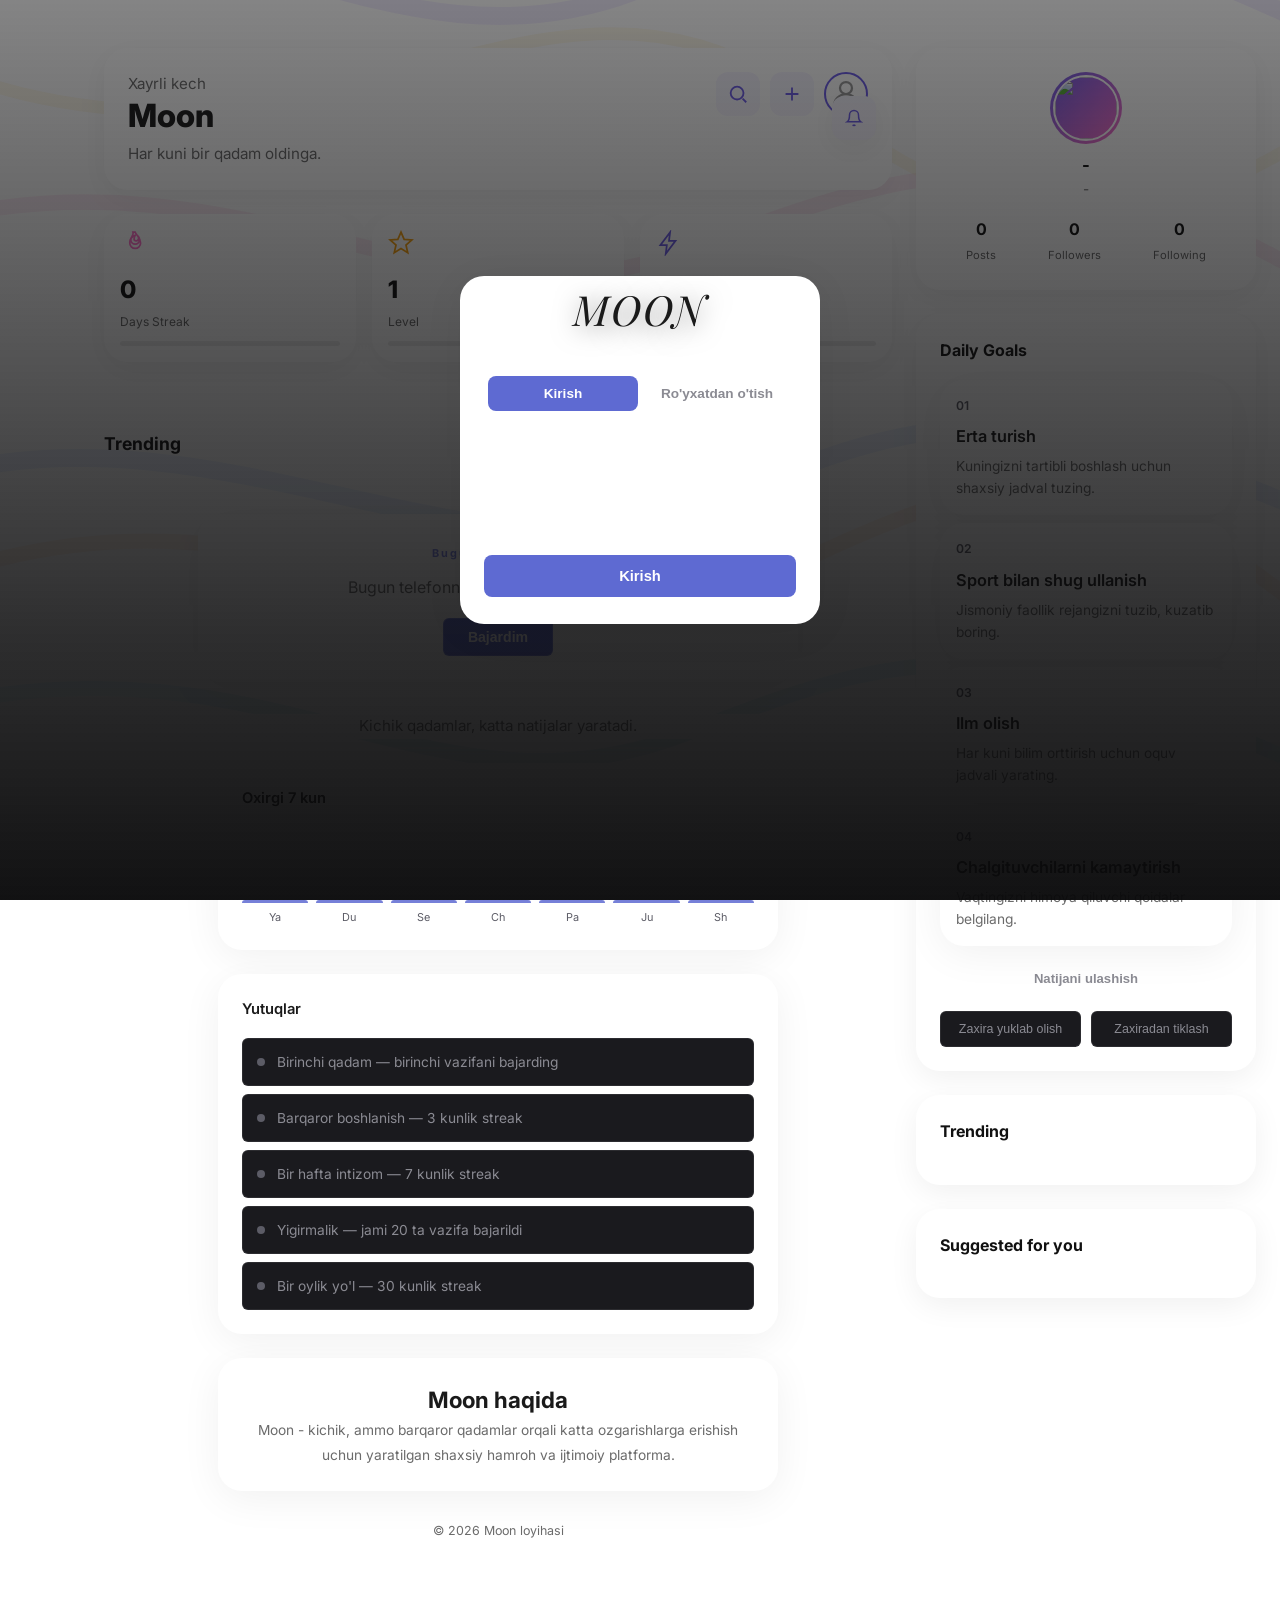
==== commit 229a7c7f: "MOON Premium Home v3: uch ustunli layout, Design System asosida to'liq qayta qurish" ====
--- a/public/index.html
+++ b/public/index.html
@@ -6,7 +6,10 @@
   <title>Moon — Har kuni bir qadam oldinga</title>
   <link rel="preconnect" href="https://fonts.googleapis.com">
   <link href="https://fonts.googleapis.com/css2?family=Inter:wght@400;500;600;700;800&family=Playfair+Display:ital@0;1&display=swap" rel="stylesheet">
+  <link rel="stylesheet" href="design-tokens.css">
   <link rel="stylesheet" href="style.css">
+  <link rel="stylesheet" href="home-v2.css">
+  <link rel="stylesheet" href="home-v3.css">
   <link rel="icon" type="image/svg+xml" href="data:image/svg+xml,%3Csvg xmlns=%27http://www.w3.org/2000/svg%27 viewBox=%270 0 100 100%27%3E%3Ctext y=%27.9em%27 font-size=%2790%27%3E%F0%9F%8C%BF%3C/text%3E%3C/svg%3E">
   <meta property="og:title" content="Intizom — Har kuni bir qadam oldinga">
   <meta property="og:description" content="Erta turish, sport, ilm olish va chalg'ituvchilarni kamaytirish uchun shaxsiy jadval va kunlik kuzatuv.">
@@ -75,127 +78,147 @@
       <p id="authError" class="auth-error"></p>
     </div>
   </section>
-  <section class="screen" id="home">
-    <header class="reveal hero-block">
-      <div class="hero-top">
-        <div>
-          <p class="hero-greeting" id="heroGreeting">Xayrli kun</p>
-          <h1 class="hero-name" id="heroName">Moon</h1>
-        </div>
-        <img id="heroAvatar" class="hero-avatar" src="data:image/svg+xml,%3Csvg xmlns=%27http://www.w3.org/2000/svg%27 viewBox=%270 0 24 24%27 fill=%27none%27 stroke=%27%23c9c9cc%27 stroke-width=%271.5%27%3E%3Ccircle cx=%2712%27 cy=%278%27 r=%274%27/%3E%3Cpath d=%27M4 21v-1a8 8 0 0116 0v1%27/%3E%3C/svg%3E">
-      </div>
-      <h2 class="hero-motivation-strong" id="heroMotivation">Har kuni bir qadam oldinga.</h2>
-
-      <div class="hero-stats">
-        <div class="hero-stat-card">
-          <span class="hero-stat-icon">ð¥</span>
-          <span class="hero-stat-num" id="heroStreakNum">0</span>
-          <span class="hero-stat-label">Streak</span>
-          <div class="hero-stat-bar"><div class="hero-stat-fill" id="heroStreakBar"></div></div>
-        </div>
-        <div class="hero-stat-card">
-          <span class="hero-stat-icon">â¡</span>
-          <span class="hero-stat-num" id="heroXpNum">0</span>
-          <span class="hero-stat-label">XP</span>
-          <div class="hero-stat-bar"><div class="hero-stat-fill" id="heroXpBar"></div></div>
-        </div>
-        <div class="hero-stat-card">
-          <span class="hero-stat-icon">â­</span>
-          <span class="hero-stat-num" id="heroLevelNum">1</span>
-          <span class="hero-stat-label">Level</span>
-          <div class="hero-stat-bar"><div class="hero-stat-fill" id="heroLevelBar"></div></div>
-        </div>
-      </div>
-
-      <button id="notifyBtn" class="notify-icon-btn" title="Bildirishnomalar">
-        <svg viewBox="0 0 24 24" fill="none" stroke="currentColor" stroke-width="2"><path d="M18 8a6 6 0 10-12 0c0 7-3 9-3 9h18s-3-2-3-9"/><path d="M13.7 21a2 2 0 01-3.4 0"/></svg>
-      </button>
-      <p id="notifyStatus" class="notify-status" style="display:none"></p>
-      <div class="auth-row">
-        <span id="authStatus" class="auth-status"></span>
-        <button id="logoutBtn" class="auth-btn" style="display:none">Chiqish</button>
-      </div>
-    </header>
-
-    <div class="stories-row" id="storiesRow"></div>
-
-    <div class="quote-box reveal">
-      <p id="dailyQuote"></p>
-    </div>
-
-    <div class="challenge-card reveal" id="challengeCard">
-      <span class="challenge-tag">Bugungi challenge</span>
-      <p id="challengeText"></p>
-      <button id="challengeBtn" class="challenge-btn">Bajardim</button>
-    </div>
-
-    <div class="streak-row reveal">
-      <div class="streak-card">
-        <span class="streak-num" id="currentStreak">0</span>
-        <span class="streak-label">Joriy streak (kun)</span>
-      </div>
-      <div class="streak-card">
-        <span class="streak-num" id="bestStreak">0</span>
-        <span class="streak-label">Eng yaxshi natija</span>
-      </div>
-    </div>
-
-    <div class="overall-tracker reveal">
-      <div class="tracker-head">
-        <h2>Bugungi umumiy natija</h2>
-        <span class="progress-label" id="overallLabel">0 / 0</span>
-      </div>
-      <div class="progress-bar"><div class="progress-fill" id="overallFill"></div></div>
-      <button id="shareBtn" class="share-btn">Natijani ulashish</button>
-      <div class="backup-row">
-        <button id="exportBtn" class="backup-btn">Zaxira yuklab olish</button>
-        <button id="importBtn" class="backup-btn">Zaxiradan tiklash</button>
-      </div>
-      <input type="file" id="importFile" accept=".json" style="display:none">
-    </div>
-
-    <div class="week-chart reveal">
-      <h2>Oxirgi 7 kun</h2>
-      <div class="bars" id="weekBars"></div>
-    </div>
-
-    <div class="achievements reveal">
-      <h2>Yutuqlar</h2>
-      <div class="badge-list" id="badgeList"></div>
-    </div>
-
-    <section class="cards">
-      <div class="card card--erta reveal" data-target="cat-erta">
-        <span class="card-index">01</span>
-        <h2>Erta turish</h2>
-        <p>Kuningizni tartibli boshlash uchun shaxsiy jadval tuzing.</p>
-      </div>
-      <div class="card card--sport reveal" data-target="cat-sport">
-        <span class="card-index">02</span>
-        <h2>Sport bilan shug'ullanish</h2>
-        <p>Jismoniy faollik rejangizni tuzib, kuzatib boring.</p>
-      </div>
-      <div class="card card--ilm reveal" data-target="cat-ilm">
-        <span class="card-index">03</span>
-        <h2>Ilm olish</h2>
-        <p>Har kuni bilim orttirish uchun o'quv jadvali yarating.</p>
-      </div>
-      <div class="card card--chalg reveal" data-target="cat-chalg">
-        <span class="card-index">04</span>
-        <h2>Chalg'ituvchilarni kamaytirish</h2>
-        <p>Vaqtingizni himoya qiluvchi qoidalar belgilang.</p>
-      </div>
-    </section>
-
-    <section class="about reveal">
-      <h2>Intizom haqida</h2>
-      <p>Intizom — kichik, ammo barqaror qadamlar orqali katta o'zgarishlarga erishish uchun yaratilgan shaxsiy hamroh. Har kuni bir necha daqiqa vaqt ajratib, o'z maqsadlaringizni kuzatib boring — natija asta-sekin, ammo ishonchli ravishda ko'rina boshlaydi.</p>
-    </section>
-
-    <footer><p>© 2026 Intizom loyihasi</p></footer>
-  </section>
-
-  <section class="screen" id="cat-erta" data-category="erta">
+  <section class="screen active" id="home">
+  <div class="home-grid">
+    <main class="home-center">
+      <div class="hero-v3 reveal">
+        <div class="hero-v3-top">
+          <div class="hero-v3-text">
+            <p class="hero-v3-greeting" id="heroGreeting">Good morning,</p>
+            <h1 class="hero-v3-name" id="heroName">Moon</h1>
+            <p class="hero-v3-sub" id="heroMotivation">Har kuni bir qadam oldinga.</p>
+          </div>
+          <div class="hero-v3-actions">
+            <button class="hero-action-btn" id="heroSearchBtn" title="Qidiruv">
+              <svg class="md-icon" viewBox="0 0 24 24"><circle cx="11" cy="11" r="7"/><path d="M21 21l-4-4"/></svg>
+            </button>
+            <button class="hero-action-btn" id="heroCreateBtn" title="Yangi post">
+              <svg class="md-icon" viewBox="0 0 24 24"><path d="M12 5v14M5 12h14"/></svg>
+            </button>
+            <button class="hero-action-btn notify-icon-btn" id="notifyBtn" title="Bildirishnomalar">
+              <svg class="md-icon" viewBox="0 0 24 24"><path d="M18 8a6 6 0 10-12 0c0 7-3 9-3 9h18s-3-2-3-9"/><path d="M13.7 21a2 2 0 01-3.4 0"/></svg>
+            </button>
+            <img id="heroAvatar" class="hero-v3-avatar" src="data:image/svg+xml,%3Csvg xmlns=%27http://www.w3.org/2000/svg%27 viewBox=%270 0 24 24%27 fill=%27none%27 stroke=%27%23999%27 stroke-width=%271.5%27%3E%3Ccircle cx=%2712%27 cy=%278%27 r=%274%27/%3E%3Cpath d=%27M4 21v-1a8 8 0 0116 0v1%27/%3E%3C/svg%3E">
+          </div>
+        </div>
+        <p id="notifyStatus" class="notify-status" style="display:none"></p>
+        <div style="display:none">
+          <span id="authStatus"></span>
+          <button id="logoutBtn">Chiqish</button>
+          <span id="currentStreak">0</span>
+          <span id="bestStreak">0</span>
+        </div>
+      </div>
+
+      <div class="stat-cards-row reveal">
+        <div class="stat-card-v3">
+          <svg class="stat-card-icon streak" viewBox="0 0 24 24"><path d="M12 2c1 3-2 4-2 7a4 4 0 008 0c0-2-1-3-1-3s1 4-2 4-2-3-1-5c-3 1-5 4-5 7a5 5 0 0010 0c0-5-4-7-5-10z"/></svg>
+          <span class="stat-card-num" id="heroStreakNum">0</span>
+          <span class="stat-card-label">Days Streak</span>
+          <div class="stat-card-bar"><div class="stat-card-fill" id="heroStreakBar"></div></div>
+        </div>
+        <div class="stat-card-v3">
+          <svg class="stat-card-icon level" viewBox="0 0 24 24"><path d="M12 2l2.9 6.6 7.1.6-5.4 4.7 1.6 7-6.2-3.8-6.2 3.8 1.6-7-5.4-4.7 7.1-.6z"/></svg>
+          <span class="stat-card-num" id="heroLevelNum">1</span>
+          <span class="stat-card-label">Level</span>
+          <div class="stat-card-bar"><div class="stat-card-fill" id="heroLevelBar"></div></div>
+        </div>
+        <div class="stat-card-v3">
+          <svg class="stat-card-icon progress" viewBox="0 0 24 24"><path d="M13 2L4 14h6l-1 8 9-12h-6l1-8z"/></svg>
+          <span class="stat-card-num" id="overallLabel">0 / 0</span>
+          <span class="stat-card-label">Today Progress</span>
+          <div class="stat-card-bar"><div class="stat-card-fill" id="overallFill"></div></div>
+        </div>
+      </div>
+
+      <div class="stories-row reveal" id="storiesRow"></div>
+
+      <div class="section-title reveal">Trending</div>
+      <div class="trending-preview reveal" id="trendingPreview"></div>
+
+      <div class="challenge-card reveal" id="challengeCard">
+        <span class="challenge-tag">Bugungi challenge</span>
+        <p id="challengeText"></p>
+        <button id="challengeBtn" class="challenge-btn">Bajardim</button>
+      </div>
+
+      <div class="quote-box reveal"><p id="dailyQuote"></p></div>
+
+      <div class="week-chart reveal">
+        <h2>Oxirgi 7 kun</h2>
+        <div class="bars" id="weekBars"></div>
+      </div>
+
+      <div class="achievements reveal">
+        <h2>Yutuqlar</h2>
+        <div class="badge-list" id="badgeList"></div>
+      </div>
+
+      <div class="about reveal">
+        <h2>Moon haqida</h2>
+        <p>Moon - kichik, ammo barqaror qadamlar orqali katta ozgarishlarga erishish uchun yaratilgan shaxsiy hamroh va ijtimoiy platforma.</p>
+      </div>
+
+      <footer><p>&copy; 2026 Moon loyihasi</p></footer>
+    </main>
+
+    <aside class="home-right reveal">
+      <div class="profile-card-v3" id="profileCardV3">
+        <div class="profile-card-v3-ring"><img id="profileCardAvatar" src=""></div>
+        <h3 id="profileCardName">-</h3>
+        <p id="profileCardUsername" class="text-secondary-v3">-</p>
+        <div class="profile-card-stats">
+          <div><b id="profileCardPosts">0</b><span>Posts</span></div>
+          <div><b id="profileCardFollowers">0</b><span>Followers</span></div>
+          <div><b id="profileCardFollowing">0</b><span>Following</span></div>
+        </div>
+      </div>
+
+      <div class="daily-goals-card">
+        <h3>Daily Goals</h3>
+        <div class="cards">
+          <div class="card card--erta reveal" data-target="cat-erta">
+            <span class="card-index">01</span>
+            <h2>Erta turish</h2>
+            <p>Kuningizni tartibli boshlash uchun shaxsiy jadval tuzing.</p>
+          </div>
+          <div class="card card--sport reveal" data-target="cat-sport">
+            <span class="card-index">02</span>
+            <h2>Sport bilan shug ullanish</h2>
+            <p>Jismoniy faollik rejangizni tuzib, kuzatib boring.</p>
+          </div>
+          <div class="card card--ilm reveal" data-target="cat-ilm">
+            <span class="card-index">03</span>
+            <h2>Ilm olish</h2>
+            <p>Har kuni bilim orttirish uchun oquv jadvali yarating.</p>
+          </div>
+          <div class="card card--chalg reveal" data-target="cat-chalg">
+            <span class="card-index">04</span>
+            <h2>Chalgituvchilarni kamaytirish</h2>
+            <p>Vaqtingizni himoya qiluvchi qoidalar belgilang.</p>
+          </div>
+        </div>
+        <button id="shareBtn" class="share-btn">Natijani ulashish</button>
+        <div class="backup-row">
+          <button id="exportBtn" class="backup-btn">Zaxira yuklab olish</button>
+          <button id="importBtn" class="backup-btn">Zaxiradan tiklash</button>
+        </div>
+        <input type="file" id="importFile" accept=".json" style="display:none">
+      </div>
+
+      <div class="trending-card">
+        <h3>Trending</h3>
+        <div id="trendingCardList"></div>
+      </div>
+
+      <div class="suggested-users-card">
+        <h3>Suggested for you</h3>
+        <div id="suggestedUsersList"></div>
+      </div>
+    </aside>
+  </div>
+
+<section class="screen" id="cat-erta" data-category="erta">
     <button class="back-btn">← Orqaga</button>
     <h1 class="cat-title">Erta turish</h1>
     <p class="cat-desc">Erta turish miya faoliyatini yaxshilaydi va kunni tartibli boshlashga yordam beradi. O'zingizga mos jadval tuzing yoki tayyor namunani qo'llang.</p>
--- a/public/design-tokens.css
+++ b/public/design-tokens.css
@@ -0,0 +1,92 @@
+:root {
+  /* Ranglar */
+  --md-bg: #FFFFFF;
+  --md-primary: #6C5CE7;
+  --md-secondary: #A855F7;
+  --md-accent: #FF6EC7;
+  --md-text-primary: #111111;
+  --md-text-secondary: #666666;
+  --md-border: #ECECEC;
+  --md-success: #22C55E;
+  --md-warning: #F59E0B;
+  --md-danger: #EF4444;
+
+  /* Radius */
+  --md-radius-sm: 12px;
+  --md-radius-md: 18px;
+  --md-radius-lg: 24px;
+
+  /* Spacing (8px tizimi) */
+  --md-sp-1: 8px;
+  --md-sp-2: 16px;
+  --md-sp-3: 24px;
+  --md-sp-4: 32px;
+  --md-sp-6: 48px;
+  --md-sp-8: 64px;
+
+  /* Shadow */
+  --md-shadow: 0 8px 30px rgba(17,17,17,0.06);
+  --md-shadow-hover: 0 12px 40px rgba(17,17,17,0.09);
+
+  /* Animatsiya */
+  --md-ease: cubic-bezier(0.4, 0, 0.2, 1);
+  --md-dur: 250ms;
+}
+
+/* ==== BAZA ==== */
+.md-root {
+  background: var(--md-bg);
+  color: var(--md-text-primary);
+  font-family: 'Inter', sans-serif;
+}
+
+/* ==== KARTA ==== */
+.md-card {
+  background: #fff;
+  border: 1px solid var(--md-border);
+  border-radius: var(--md-radius-lg);
+  box-shadow: var(--md-shadow);
+  padding: var(--md-sp-3);
+  transition: box-shadow var(--md-dur) var(--md-ease), transform var(--md-dur) var(--md-ease);
+}
+.md-card:active { transform: scale(0.98); box-shadow: var(--md-shadow-hover); }
+
+/* ==== TUGMALAR ==== */
+.md-btn {
+  height: 52px;
+  border-radius: var(--md-radius-md);
+  border: none;
+  font-family: 'Inter', sans-serif;
+  font-weight: 600;
+  font-size: 0.95rem;
+  padding: 0 var(--md-sp-3);
+  cursor: pointer;
+  display: inline-flex; align-items: center; justify-content: center; gap: var(--md-sp-1);
+  transition: transform var(--md-dur) var(--md-ease), opacity var(--md-dur) var(--md-ease);
+}
+.md-btn:active { transform: scale(0.97); }
+.md-btn-primary { background: var(--md-primary); color: #fff; }
+.md-btn-secondary { background: #fff; color: var(--md-text-primary); border: 1px solid var(--md-border); }
+
+/* ==== INPUT ==== */
+.md-input {
+  height: 52px;
+  border-radius: var(--md-radius-md);
+  border: 1px solid var(--md-border);
+  background: #fff;
+  padding: 0 var(--md-sp-2);
+  font-family: 'Inter', sans-serif;
+  font-size: 0.95rem;
+  color: var(--md-text-primary);
+  width: 100%;
+}
+.md-input::placeholder { color: var(--md-text-secondary); }
+.md-input:focus { outline: none; border-color: var(--md-primary); }
+
+/* ==== TIPOGRAFIYA ==== */
+.md-h1 { font-size: 1.9rem; font-weight: 700; color: var(--md-text-primary); }
+.md-h2 { font-size: 1.3rem; font-weight: 700; color: var(--md-text-primary); }
+.md-text-secondary { color: var(--md-text-secondary); font-size: 0.9rem; }
+
+/* ==== IKONKA (SVG) ULAMASI ==== */
+.md-icon { width: 22px; height: 22px; stroke: currentColor; fill: none; stroke-width: 2; }
--- a/public/home-v2.css
+++ b/public/home-v2.css
@@ -0,0 +1,45 @@
+/* ==== MOON HOME v2 — Design System asosida ==== */
+
+body { background: var(--md-bg); }
+.sky-bg, .brush-bg { opacity: 0.15 !important; }
+
+.hero-block {
+  max-width: 560px; margin: 0 auto;
+  padding: var(--md-sp-6) var(--md-sp-2) var(--md-sp-1);
+}
+.hero-greeting { color: var(--md-text-secondary); font-size: 0.9rem; margin-bottom: 4px; }
+.hero-name { font-family: 'Inter', sans-serif; font-size: 1.9rem; font-weight: 700; color: var(--md-text-primary); }
+.hero-avatar {
+  width: 52px; height: 52px; border-radius: 50%; object-fit: cover;
+  border: 2px solid var(--md-border);
+}
+.hero-motivation-strong {
+  font-size: 1.15rem; font-weight: 600; color: var(--md-text-primary);
+  margin-top: var(--md-sp-2); line-height: 1.5;
+}
+
+.notify-icon-btn {
+  position: absolute; top: var(--md-sp-6); right: var(--md-sp-2);
+  width: 44px; height: 44px; border-radius: var(--md-radius-sm);
+  background: #fff; border: 1px solid var(--md-border);
+  box-shadow: var(--md-shadow);
+  display: flex; align-items: center; justify-content: center;
+  color: var(--md-text-secondary); cursor: pointer;
+}
+
+.hero-stats { display: flex; gap: var(--md-sp-2); margin-top: var(--md-sp-3); }
+.hero-stat-card {
+  flex: 1; background: #fff; border: 1px solid var(--md-border);
+  border-radius: var(--md-radius-lg); box-shadow: var(--md-shadow);
+  padding: var(--md-sp-2) var(--md-sp-1); text-align: center;
+}
+.hero-stat-icon-svg { width: 22px; height: 22px; stroke: var(--md-primary); fill: none; stroke-width: 1.8; margin-bottom: 6px; }
+.hero-stat-num { display: block; font-size: 1.4rem; font-weight: 700; color: var(--md-text-primary); }
+.hero-stat-label { font-size: 0.7rem; color: var(--md-text-secondary); }
+.hero-stat-bar { width: 100%; height: 4px; background: var(--md-border); border-radius: 4px; margin-top: var(--md-sp-1); overflow: hidden; }
+.hero-stat-fill { height: 100%; width: 0%; background: var(--md-primary); border-radius: 4px; transition: width var(--md-dur) var(--md-ease); }
+
+.stories-row { padding: var(--md-sp-2); max-width: 560px; margin: 0 auto; }
+.story-avatar-ring { background: linear-gradient(135deg, var(--md-primary), var(--md-accent)); }
+
+.notify-btn { display: none; }
--- a/public/home-v3.css
+++ b/public/home-v3.css
@@ -0,0 +1,116 @@
+/* ==== MOON HOME v3 — Premium Redesign ==== */
+
+body { background: #ffffff; }
+.sky-bg, .brush-bg { opacity: 0.18 !important; }
+.moon-logo, .sidebar-nav { display: none !important; }
+
+.home-grid {
+  display: grid;
+  grid-template-columns: 1fr;
+  gap: var(--md-sp-3);
+  max-width: 1200px;
+  margin: 0 auto;
+  padding: var(--md-sp-3);
+  position: relative; z-index: 1;
+}
+@media (min-width: 1024px) {
+  .home-grid { grid-template-columns: 1fr 340px; padding-top: var(--md-sp-6); }
+}
+
+.home-center { min-width: 0; }
+.home-right { display: flex; flex-direction: column; gap: var(--md-sp-3); }
+
+/* ---- HERO ---- */
+.hero-v3 {
+  background: #fff; border-radius: var(--md-radius-lg);
+  box-shadow: var(--md-shadow); padding: var(--md-sp-3);
+  margin-bottom: var(--md-sp-3);
+}
+.hero-v3-top { display: flex; justify-content: space-between; align-items: flex-start; gap: var(--md-sp-2); flex-wrap: wrap; }
+.hero-v3-greeting { color: var(--md-text-secondary); font-size: 0.95rem; }
+.hero-v3-name { font-size: 2rem; font-weight: 800; color: var(--md-text-primary); line-height: 1.1; margin-top: 2px; }
+.hero-v3-sub { color: var(--md-text-secondary); font-size: 0.95rem; margin-top: var(--md-sp-1); }
+.hero-v3-actions { display: flex; align-items: center; gap: 10px; }
+.hero-action-btn {
+  width: 44px; height: 44px; border-radius: var(--md-radius-sm);
+  background: #F7F5FF; border: none; display: flex; align-items: center; justify-content: center;
+  color: var(--md-primary); cursor: pointer; transition: transform var(--md-dur) var(--md-ease);
+}
+.hero-action-btn:active { transform: scale(0.92); }
+.hero-v3-avatar {
+  width: 44px; height: 44px; border-radius: 50%; object-fit: cover;
+  border: 2px solid var(--md-primary); padding: 2px;
+}
+
+/* ---- STAT CARDS ---- */
+.stat-cards-row { display: grid; grid-template-columns: repeat(3, 1fr); gap: var(--md-sp-2); margin-bottom: var(--md-sp-3); }
+.stat-card-v3 {
+  background: #fff; border-radius: var(--md-radius-lg); box-shadow: var(--md-shadow);
+  padding: var(--md-sp-2); text-align: left;
+}
+.stat-card-icon { width: 26px; height: 26px; fill: none; stroke-width: 1.6; margin-bottom: var(--md-sp-1); }
+.stat-card-icon.streak { stroke: #FF6EC7; }
+.stat-card-icon.level { stroke: #F59E0B; }
+.stat-card-icon.progress { stroke: #6C5CE7; }
+.stat-card-num { display: block; font-size: 1.5rem; font-weight: 800; color: var(--md-text-primary); }
+.stat-card-label { font-size: 0.75rem; color: var(--md-text-secondary); }
+.stat-card-bar { width: 100%; height: 5px; background: var(--md-border); border-radius: 4px; margin-top: var(--md-sp-1); overflow: hidden; }
+.stat-card-fill { height: 100%; width: 0%; background: var(--md-primary); border-radius: 4px; transition: width 400ms var(--md-ease); }
+
+/* ---- STORIES ---- */
+.stories-row { display: flex; gap: 14px; overflow-x: auto; padding: 4px 2px var(--md-sp-2); margin-bottom: var(--md-sp-1); }
+.stories-row::-webkit-scrollbar { display: none; }
+
+/* ---- SECTION TITLE ---- */
+.section-title { font-size: 1.1rem; font-weight: 700; color: var(--md-text-primary); margin: var(--md-sp-3) 0 var(--md-sp-1); }
+
+/* ---- TRENDING PREVIEW (Home) ---- */
+.trending-preview { display: flex; gap: 12px; overflow-x: auto; padding-bottom: var(--md-sp-2); }
+.trending-preview::-webkit-scrollbar { display: none; }
+.trending-item-v3 {
+  flex-shrink: 0; width: 140px; border-radius: var(--md-radius-md); overflow: hidden;
+  box-shadow: var(--md-shadow); cursor: pointer;
+}
+.trending-item-v3 img { width: 100%; height: 140px; object-fit: cover; display: block; }
+
+/* ---- PROFILE CARD (right) ---- */
+.profile-card-v3 {
+  background: #fff; border-radius: var(--md-radius-lg); box-shadow: var(--md-shadow);
+  padding: var(--md-sp-3); text-align: center;
+}
+.profile-card-v3-ring {
+  width: 72px; height: 72px; border-radius: 50%; margin: 0 auto var(--md-sp-1);
+  background: linear-gradient(135deg, var(--md-primary), var(--md-accent));
+  display: flex; align-items: center; justify-content: center; padding: 3px;
+}
+.profile-card-v3-ring img { width: 100%; height: 100%; border-radius: 50%; object-fit: cover; border: 2px solid #fff; }
+.profile-card-v3 h3 { font-size: 1.05rem; font-weight: 700; color: var(--md-text-primary); }
+.text-secondary-v3 { color: var(--md-text-secondary); font-size: 0.85rem; }
+.profile-card-stats { display: flex; justify-content: space-around; margin-top: var(--md-sp-2); }
+.profile-card-stats b { display: block; font-size: 1rem; color: var(--md-text-primary); }
+.profile-card-stats span { font-size: 0.7rem; color: var(--md-text-secondary); }
+
+/* ---- DAILY GOALS / TRENDING / SUGGESTED CARDS (right col) ---- */
+.daily-goals-card, .trending-card, .suggested-users-card {
+  background: #fff; border-radius: var(--md-radius-lg); box-shadow: var(--md-shadow);
+  padding: var(--md-sp-3);
+}
+.daily-goals-card h3, .trending-card h3, .suggested-users-card h3 {
+  font-size: 1rem; font-weight: 700; color: var(--md-text-primary); margin-bottom: var(--md-sp-2);
+}
+.daily-goals-card .cards { display: flex; flex-direction: column; gap: var(--md-sp-1); padding: 0; max-width: none; }
+.daily-goals-card .card {
+  box-shadow: none; border: 1px solid var(--md-border); border-radius: var(--md-radius-md);
+  padding: var(--md-sp-2);
+}
+
+.suggested-user-row, .trending-card-row {
+  display: flex; align-items: center; gap: 10px; padding: 8px 0; cursor: pointer;
+}
+.suggested-user-row img, .trending-card-row img { width: 36px; height: 36px; border-radius: 50%; object-fit: cover; }
+.suggested-user-row span, .trending-card-row span { font-size: 0.88rem; font-weight: 600; color: var(--md-text-primary); }
+
+@media (max-width: 1023px) {
+  .home-right { order: -1; }
+  .home-right .daily-goals-card, .home-right .trending-card, .home-right .suggested-users-card { display: none; }
+}
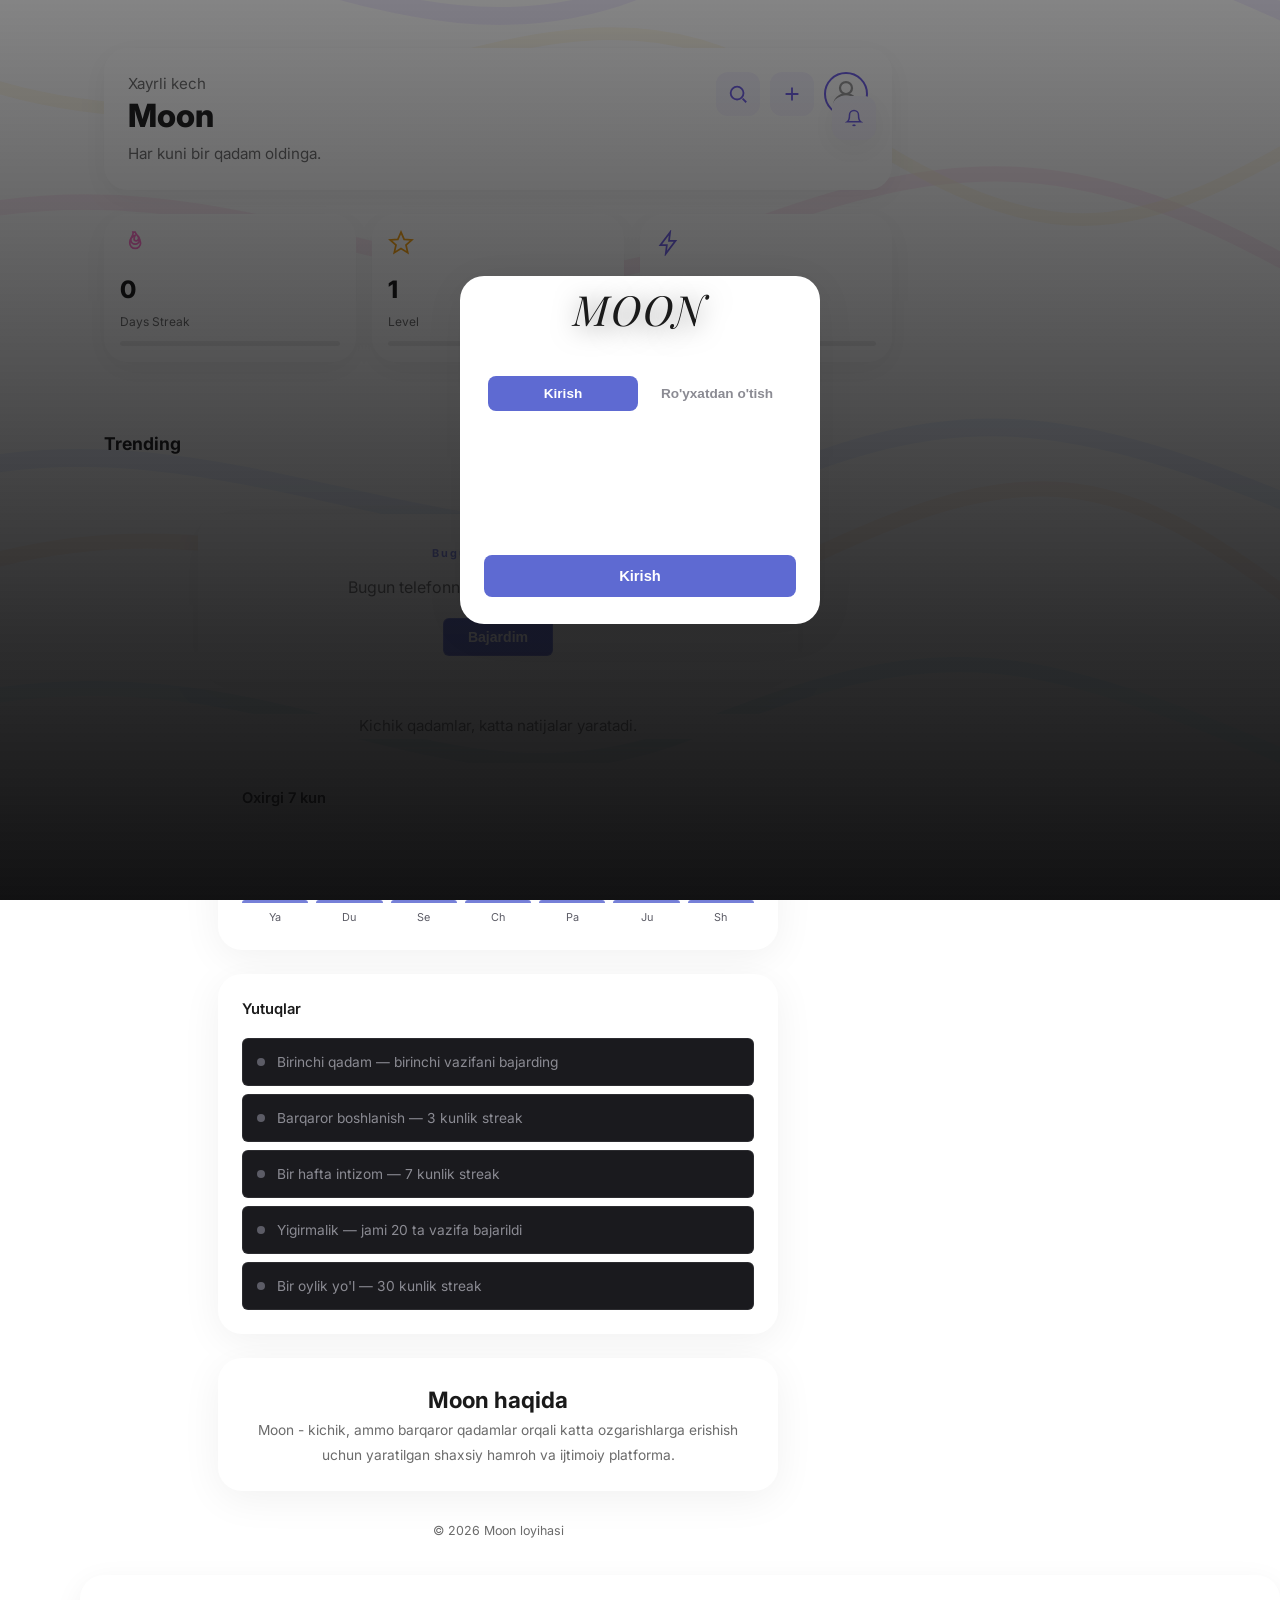
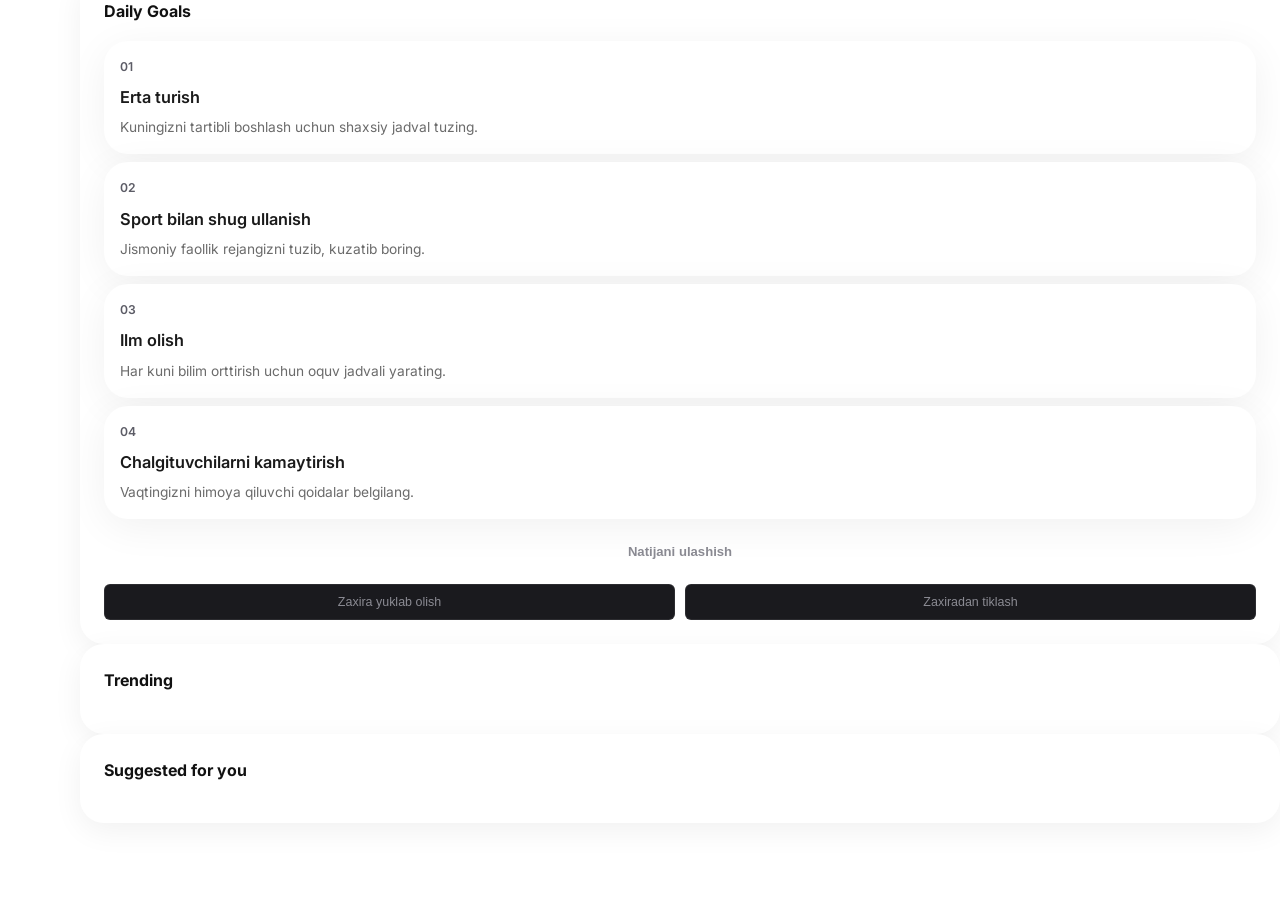
==== commit adf0f150: "Profil kartasini Home dan olib tashlash, faqat Profile sahifasida qoldirish" ====
--- a/public/index.html
+++ b/public/index.html
@@ -163,15 +163,6 @@
     </main>
 
     <aside class="home-right reveal">
-      <div class="profile-card-v3" id="profileCardV3">
-        <div class="profile-card-v3-ring"><img id="profileCardAvatar" src=""></div>
-        <h3 id="profileCardName">-</h3>
-        <p id="profileCardUsername" class="text-secondary-v3">-</p>
-        <div class="profile-card-stats">
-          <div><b id="profileCardPosts">0</b><span>Posts</span></div>
-          <div><b id="profileCardFollowers">0</b><span>Followers</span></div>
-          <div><b id="profileCardFollowing">0</b><span>Following</span></div>
-        </div>
       </div>
 
       <div class="daily-goals-card">
